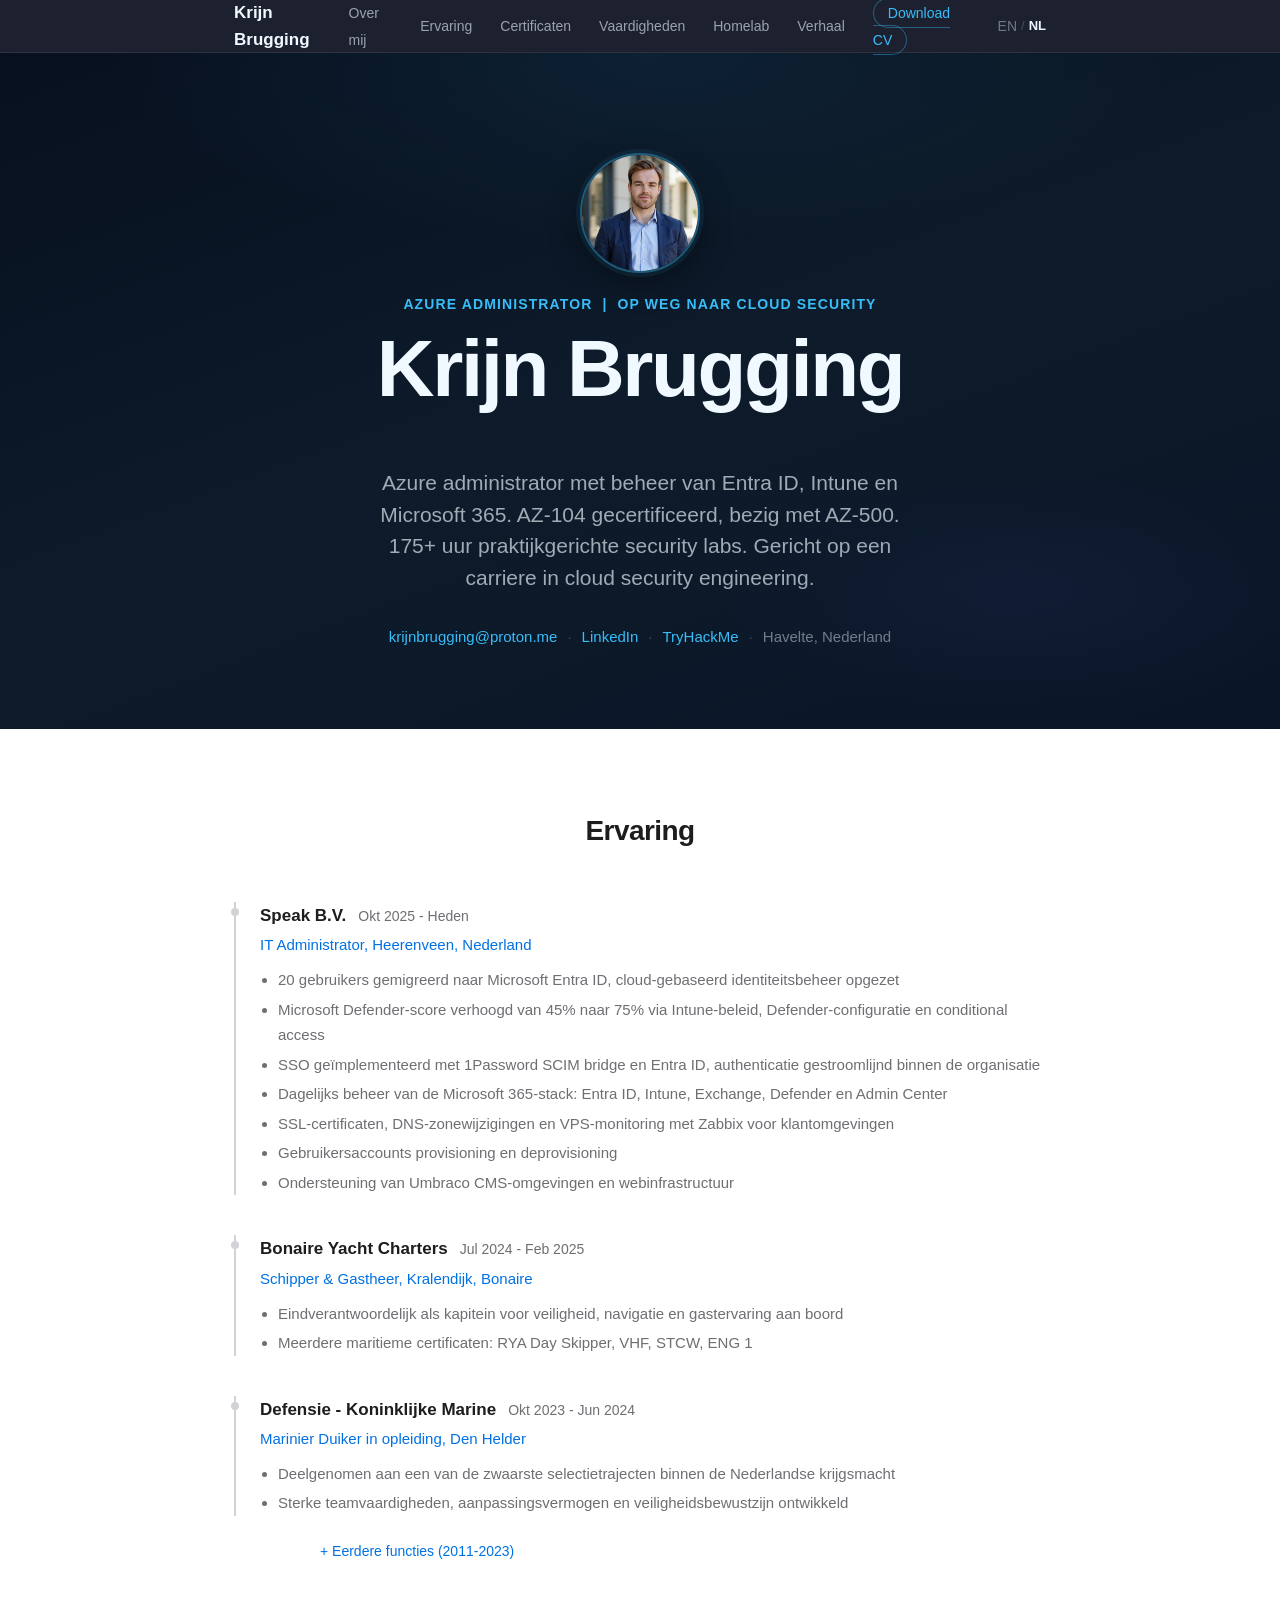
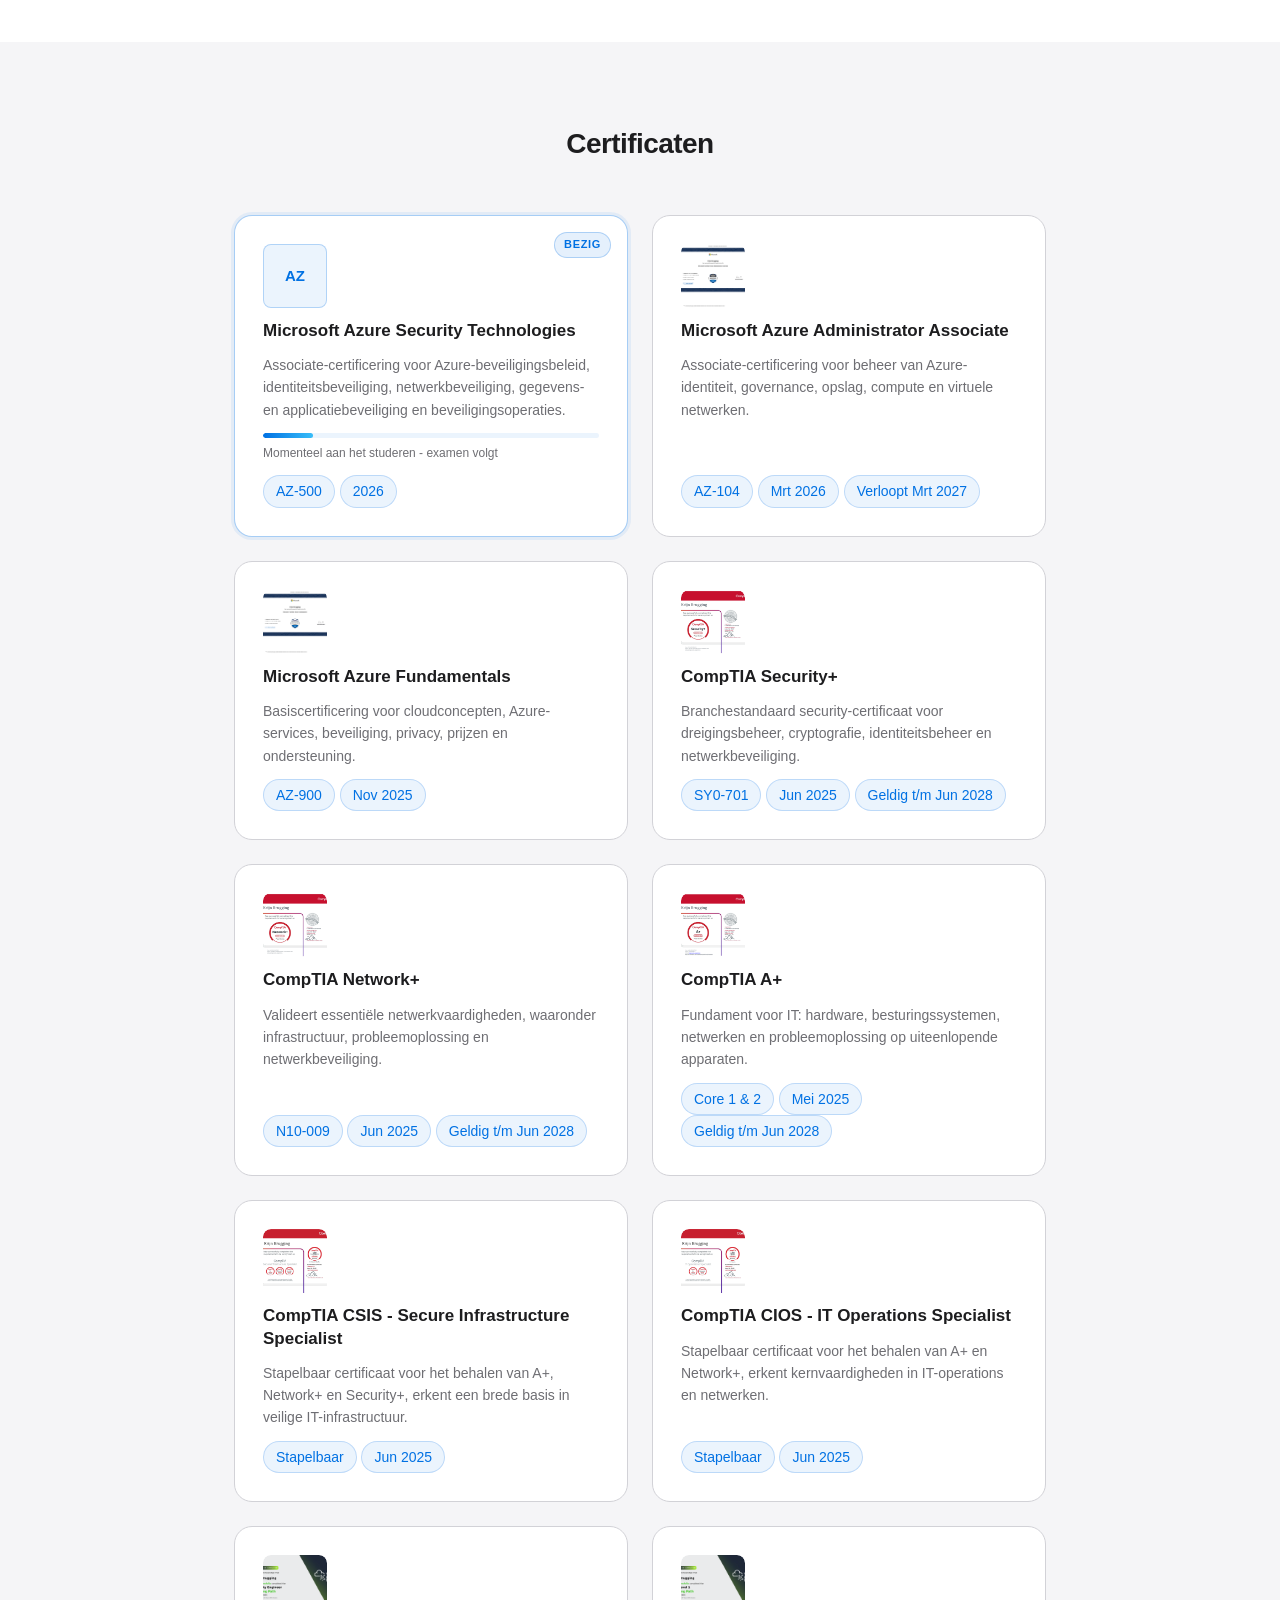
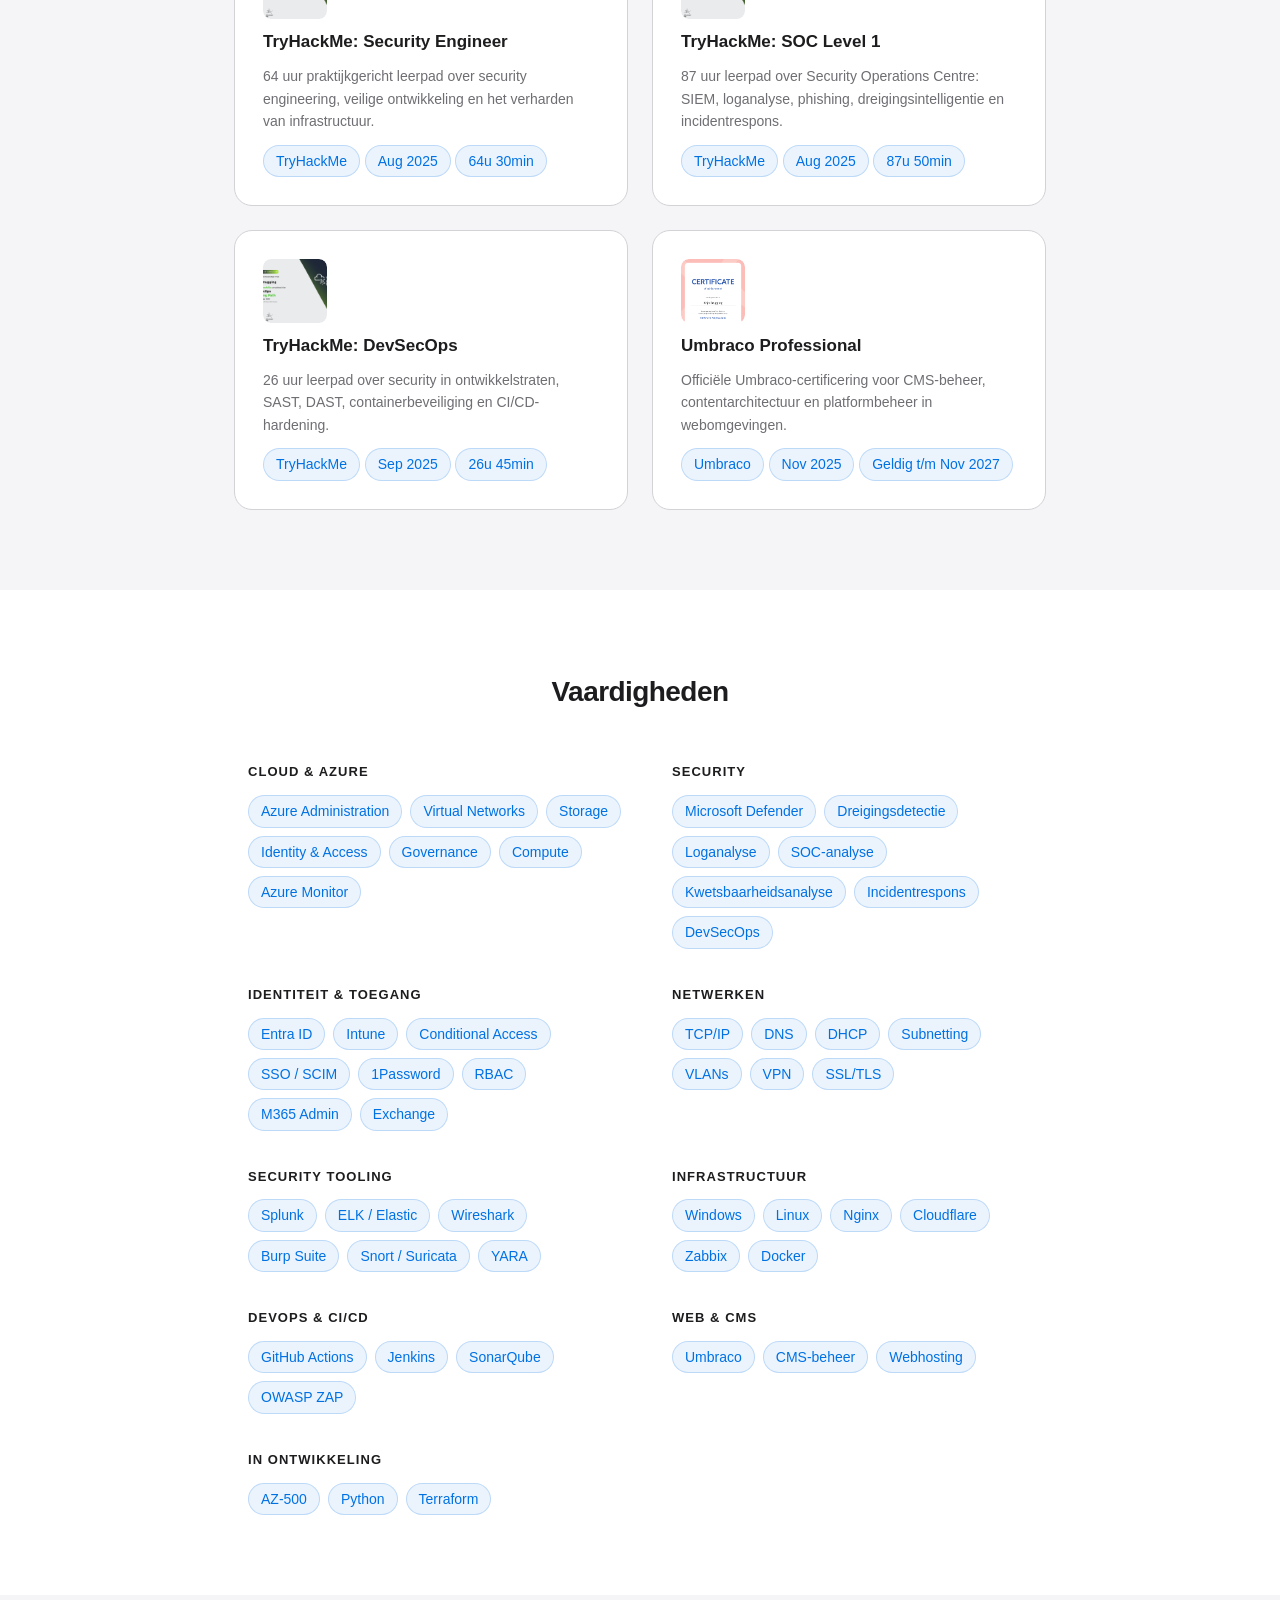
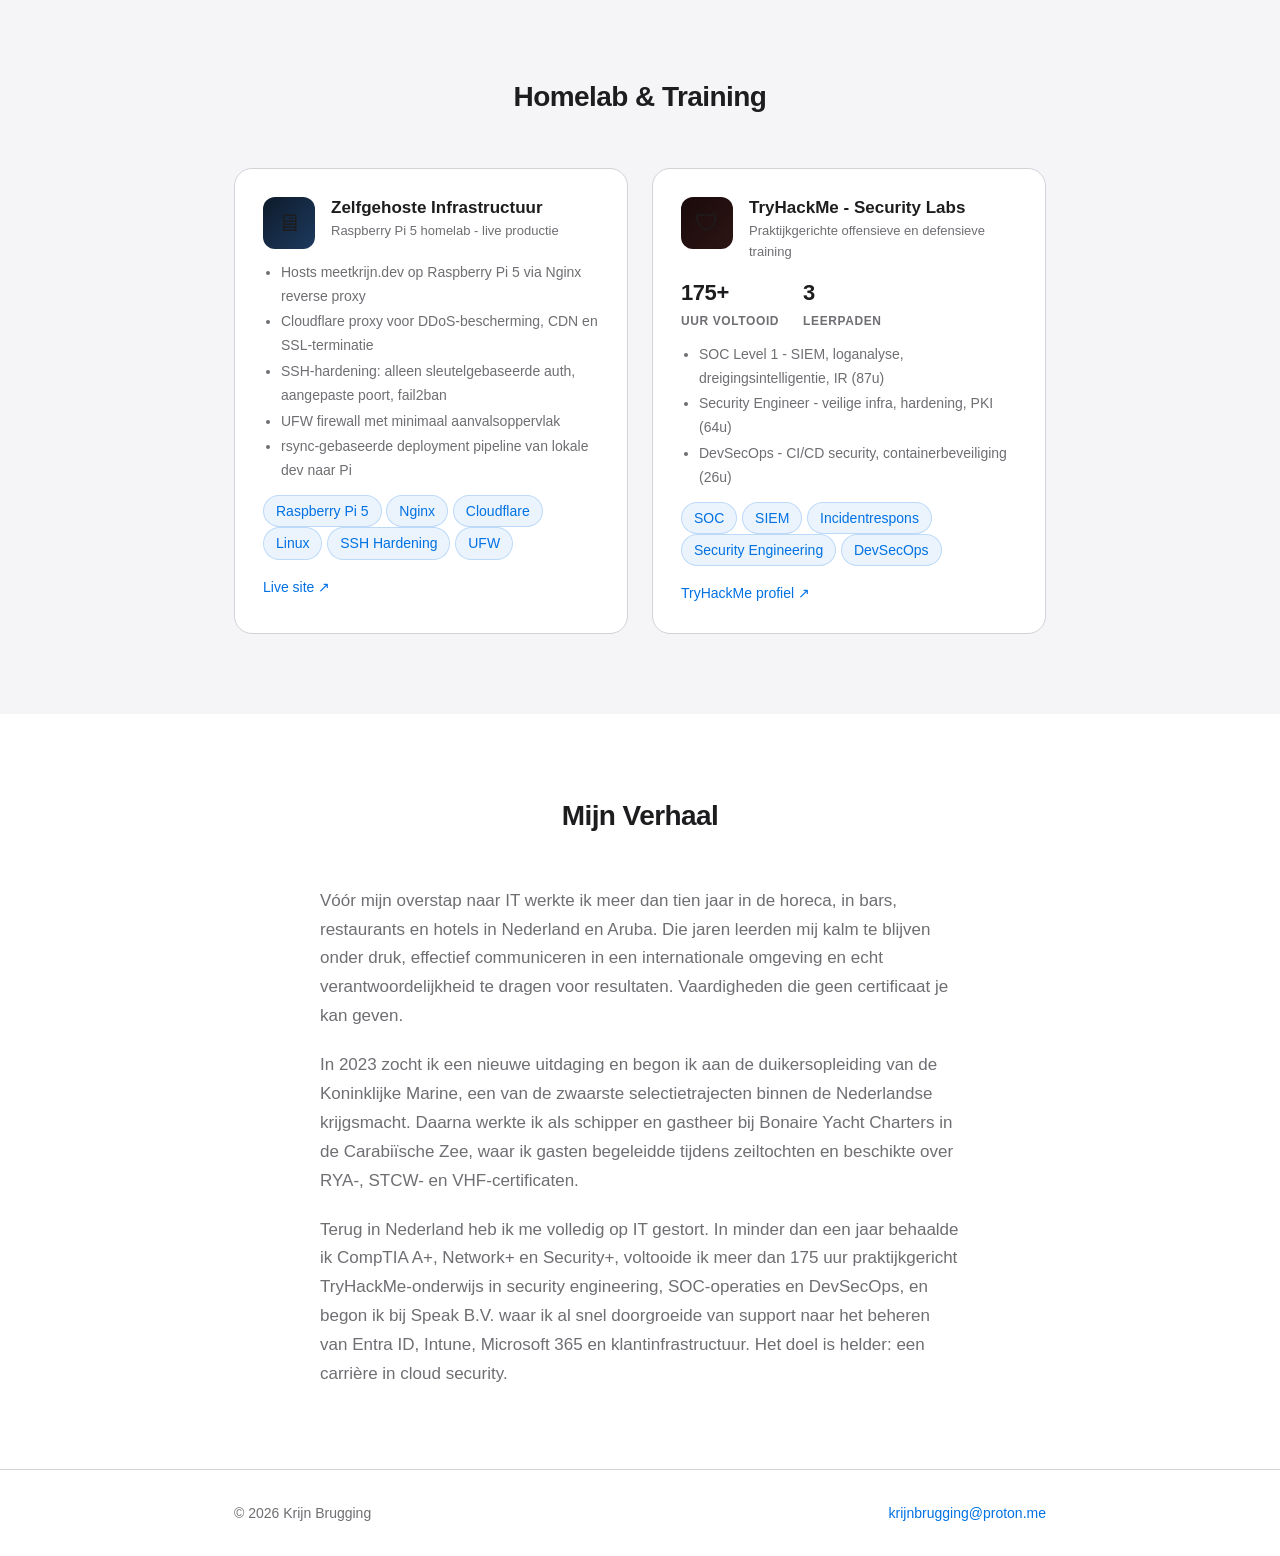
==== nl/index.html @ ec7f920e "feat: resume site refresh - dark hero, cloud security positioning, homelab section, AZ-500 card" ====
<!DOCTYPE html>
<html lang="nl">
<head>
  <meta charset="UTF-8">
  <meta name="viewport" content="width=device-width, initial-scale=1.0">
  <meta name="description" content="Krijn Brugging, Azure Administrator op weg naar cloud security. AZ-104 gecertificeerd, bezig met AZ-500. Security+, Network+, 175+ uur praktijkgerichte security training.">

  <!-- Open Graph -->
  <meta property="og:title" content="Krijn Brugging | Azure Administrator - Op weg naar Cloud Security">
  <meta property="og:description" content="Azure Administrator met beheer van Entra ID, Intune en Microsoft 365. AZ-104 gecertificeerd, bezig met AZ-500. Gericht op cloud security engineering in Nederland.">
  <meta property="og:url" content="https://meetkrijn.dev/nl/">
  <meta property="og:type" content="website">

  <!-- Canonical -->
  <link rel="canonical" href="https://meetkrijn.dev/nl/">

  <title>Krijn Brugging | Azure Administrator - Op weg naar Cloud Security</title>
  <link rel="stylesheet" href="../style.css?v=4">
</head>
<body>
  <header class="site-nav">
    <nav class="container nav-inner">
      <a href="#hero" class="nav-name">Krijn Brugging</a>
      <ul class="nav-links">
        <li><a href="#hero">Over mij</a></li>
        <li><a href="#experience">Ervaring</a></li>
        <li><a href="#projects">Certificaten</a></li>
        <li><a href="#skills">Vaardigheden</a></li>
        <li><a href="#homelab">Homelab</a></li>
        <li><a href="#story">Verhaal</a></li>
        <li>
          <a href="../assets/cv-nl.pdf" class="nav-cta" download>Download CV</a>
        </li>
        <li class="nav-lang">
          <a href="../">EN</a>
          <span class="lang-sep">/</span>
          <span class="lang-active">NL</span>
        </li>
      </ul>
    </nav>
  </header>
  <main>
    <section id="hero" class="hero">
      <div class="container">
        <div class="hero-identity">
          <img src="../assets/profile.jpg" alt="Krijn Brugging" class="hero-photo">
          <div class="hero-title">
            <p class="hero-eyebrow">Azure Administrator &nbsp;|&nbsp; Op weg naar Cloud Security</p>
            <h1 class="hero-name">Krijn Brugging</h1>
          </div>
        </div>
        <p class="hero-bio">
          Azure administrator met beheer van Entra ID, Intune en Microsoft 365.
          AZ-104 gecertificeerd, bezig met AZ-500. 175+ uur praktijkgerichte
          security labs. Gericht op een carriere in cloud security engineering.
        </p>
        <div class="hero-links">
          <a href="mailto:krijnbrugging@proton.me">krijnbrugging@proton.me</a>
          <span class="hero-sep">·</span>
          <a href="https://www.linkedin.com/in/krijn-brugging-920168384" target="_blank" rel="noopener">LinkedIn</a>
          <span class="hero-sep">·</span>
          <a href="https://tryhackme.com/p/T1MBER.W0LF" target="_blank" rel="noopener">TryHackMe</a>
          <span class="hero-sep">·</span>
          <span class="hero-location">Havelte, Nederland</span>
        </div>
      </div>
    </section>

  <section id="experience" class="section">
    <div class="container">
      <h2 class="section-title">Ervaring</h2>
      <div class="timeline">

        <div class="timeline-item">
          <div class="timeline-meta">
            <span class="timeline-company">Speak B.V.</span>
            <span class="timeline-period">Okt 2025 - Heden</span>
          </div>
          <h3 class="timeline-role">IT Administrator, Heerenveen, Nederland</h3>
          <ul class="timeline-bullets">
            <li>20 gebruikers gemigreerd naar Microsoft Entra ID, cloud-gebaseerd identiteitsbeheer opgezet</li>
            <li>Microsoft Defender-score verhoogd van 45% naar 75% via Intune-beleid, Defender-configuratie en conditional access</li>
            <li>SSO ge&#239;mplementeerd met 1Password SCIM bridge en Entra ID, authenticatie gestroomlijnd binnen de organisatie</li>
            <li>Dagelijks beheer van de Microsoft 365-stack: Entra ID, Intune, Exchange, Defender en Admin Center</li>
            <li>SSL-certificaten, DNS-zonewijzigingen en VPS-monitoring met Zabbix voor klantomgevingen</li>
            <li>Gebruikersaccounts provisioning en deprovisioning</li>
            <li>Ondersteuning van Umbraco CMS-omgevingen en webinfrastructuur</li>
          </ul>
        </div>

        <div class="timeline-item">
          <div class="timeline-meta">
            <span class="timeline-company">Bonaire Yacht Charters</span>
            <span class="timeline-period">Jul 2024 - Feb 2025</span>
          </div>
          <h3 class="timeline-role">Schipper &amp; Gastheer, Kralendijk, Bonaire</h3>
          <ul class="timeline-bullets">
            <li>Eindverantwoordelijk als kapitein voor veiligheid, navigatie en gastervaring aan boord</li>
            <li>Meerdere maritieme certificaten: RYA Day Skipper, VHF, STCW, ENG 1</li>
          </ul>
        </div>

        <div class="timeline-item">
          <div class="timeline-meta">
            <span class="timeline-company">Defensie - Koninklijke Marine</span>
            <span class="timeline-period">Okt 2023 - Jun 2024</span>
          </div>
          <h3 class="timeline-role">Marinier Duiker in opleiding, Den Helder</h3>
          <ul class="timeline-bullets">
            <li>Deelgenomen aan een van de zwaarste selectietrajecten binnen de Nederlandse krijgsmacht</li>
            <li>Sterke teamvaardigheden, aanpassingsvermogen en veiligheidsbewustzijn ontwikkeld</li>
          </ul>
        </div>

      </div>
      <details class="story-history">
        <summary class="story-history-toggle">Eerdere functies (2011-2023)</summary>
        <ul class="history-list">
          <li>
            <span class="history-company">Horeca, Aruba</span>
            <span class="history-period">2014-2023</span>
            <span class="history-role">Bar-, restaurant- en hotelwerk op meerdere locaties in Aruba</span>
          </li>
          <li>
            <span class="history-company">Horeca &amp; algemeen werk, Nederland</span>
            <span class="history-period">2011-2014</span>
            <span class="history-role">Diverse bar-, restaurant- en algemeen arbeidsfuncties</span>
          </li>
        </ul>
      </details>
    </div>
  </section>

  <section id="projects" class="section section-alt">
    <div class="container">
      <h2 class="section-title">Certificaten</h2>
      <div class="cards-grid">

        <div class="card in-progress">
          <span class="in-progress-badge">Bezig</span>
          <div class="cert-thumb-placeholder" aria-hidden="true">AZ</div>
          <h3 class="card-title">Microsoft Azure Security Technologies</h3>
          <p class="card-desc">
            Associate-certificering voor Azure-beveiligingsbeleid, identiteitsbeveiliging,
            netwerkbeveiliging, gegevens- en applicatiebeveiliging en beveiligingsoperaties.
          </p>
          <div class="progress-section">
            <div class="progress-bar-wrap">
              <div class="progress-bar"></div>
            </div>
            <span class="progress-label">Momenteel aan het studeren - examen volgt</span>
          </div>
          <div class="card-tags">
            <span class="tag">AZ-500</span>
            <span class="tag">2026</span>
          </div>
        </div>

        <div class="card">
          <button class="cert-thumb" data-img="../assets/certs/az-104.png" aria-label="Certificaat bekijken: Azure Administrator">
            <img src="../assets/certs/az-104.png" alt="Microsoft Azure Administrator Associate certificaat" loading="lazy">
          </button>
          <h3 class="card-title">Microsoft Azure Administrator Associate</h3>
          <p class="card-desc">
            Associate-certificering voor beheer van Azure-identiteit, governance, opslag,
            compute en virtuele netwerken.
          </p>
          <div class="card-tags">
            <span class="tag">AZ-104</span>
            <span class="tag">Mrt 2026</span>
            <span class="tag">Verloopt Mrt 2027</span>
          </div>
        </div>

        <div class="card">
          <button class="cert-thumb" data-img="../assets/certs/az-900.png" aria-label="Certificaat bekijken: Azure Fundamentals">
            <img src="../assets/certs/az-900.png" alt="Microsoft Azure Fundamentals certificaat" loading="lazy">
          </button>
          <h3 class="card-title">Microsoft Azure Fundamentals</h3>
          <p class="card-desc">
            Basiscertificering voor cloudconcepten, Azure-services,
            beveiliging, privacy, prijzen en ondersteuning.
          </p>
          <div class="card-tags">
            <span class="tag">AZ-900</span>
            <span class="tag">Nov 2025</span>
          </div>
        </div>

        <div class="card">
          <button class="cert-thumb" data-img="../assets/certs/security-plus.png" aria-label="Certificaat bekijken: Security+">
            <img src="../assets/certs/security-plus.png" alt="CompTIA Security+ certificaat" loading="lazy">
          </button>
          <h3 class="card-title">CompTIA Security+</h3>
          <p class="card-desc">
            Branchestandaard security-certificaat voor dreigingsbeheer,
            cryptografie, identiteitsbeheer en netwerkbeveiliging.
          </p>
          <div class="card-tags">
            <span class="tag">SY0-701</span>
            <span class="tag">Jun 2025</span>
            <span class="tag">Geldig t/m Jun 2028</span>
          </div>
        </div>

        <div class="card">
          <button class="cert-thumb" data-img="../assets/certs/network-plus.png" aria-label="Certificaat bekijken: Network+">
            <img src="../assets/certs/network-plus.png" alt="CompTIA Network+ certificaat" loading="lazy">
          </button>
          <h3 class="card-title">CompTIA Network+</h3>
          <p class="card-desc">
            Valideert essenti&#235;le netwerkvaardigheden, waaronder infrastructuur,
            probleemoplossing en netwerkbeveiliging.
          </p>
          <div class="card-tags">
            <span class="tag">N10-009</span>
            <span class="tag">Jun 2025</span>
            <span class="tag">Geldig t/m Jun 2028</span>
          </div>
        </div>

        <div class="card">
          <button class="cert-thumb" data-img="../assets/certs/a-plus.png" aria-label="Certificaat bekijken: A+">
            <img src="../assets/certs/a-plus.png" alt="CompTIA A+ certificaat" loading="lazy">
          </button>
          <h3 class="card-title">CompTIA A+</h3>
          <p class="card-desc">
            Fundament voor IT: hardware, besturingssystemen, netwerken en
            probleemoplossing op uiteenlopende apparaten.
          </p>
          <div class="card-tags">
            <span class="tag">Core 1 &amp; 2</span>
            <span class="tag">Mei 2025</span>
            <span class="tag">Geldig t/m Jun 2028</span>
          </div>
        </div>

        <div class="card">
          <button class="cert-thumb" data-img="../assets/certs/csis.png" aria-label="Certificaat bekijken: CSIS">
            <img src="../assets/certs/csis.png" alt="CompTIA CSIS certificaat" loading="lazy">
          </button>
          <h3 class="card-title">CompTIA CSIS - Secure Infrastructure Specialist</h3>
          <p class="card-desc">
            Stapelbaar certificaat voor het behalen van A+, Network+ en Security+,
            erkent een brede basis in veilige IT-infrastructuur.
          </p>
          <div class="card-tags">
            <span class="tag">Stapelbaar</span>
            <span class="tag">Jun 2025</span>
          </div>
        </div>

        <div class="card">
          <button class="cert-thumb" data-img="../assets/certs/cios.png" aria-label="Certificaat bekijken: CIOS">
            <img src="../assets/certs/cios.png" alt="CompTIA CIOS certificaat" loading="lazy">
          </button>
          <h3 class="card-title">CompTIA CIOS - IT Operations Specialist</h3>
          <p class="card-desc">
            Stapelbaar certificaat voor het behalen van A+ en Network+,
            erkent kernvaardigheden in IT-operations en netwerken.
          </p>
          <div class="card-tags">
            <span class="tag">Stapelbaar</span>
            <span class="tag">Jun 2025</span>
          </div>
        </div>

        <div class="card">
          <button class="cert-thumb" data-img="../assets/certs/tryhackme-se.png" aria-label="Certificaat bekijken: TryHackMe Security Engineer">
            <img src="../assets/certs/tryhackme-se.png" alt="TryHackMe Security Engineer certificaat" loading="lazy">
          </button>
          <h3 class="card-title">TryHackMe: Security Engineer</h3>
          <p class="card-desc">
            64 uur praktijkgericht leerpad over security engineering,
            veilige ontwikkeling en het verharden van infrastructuur.
          </p>
          <div class="card-tags">
            <span class="tag">TryHackMe</span>
            <span class="tag">Aug 2025</span>
            <span class="tag">64u 30min</span>
          </div>
        </div>

        <div class="card">
          <button class="cert-thumb" data-img="../assets/certs/tryhackme-soc.png" aria-label="Certificaat bekijken: TryHackMe SOC Level 1">
            <img src="../assets/certs/tryhackme-soc.png" alt="TryHackMe SOC Level 1 certificaat" loading="lazy">
          </button>
          <h3 class="card-title">TryHackMe: SOC Level 1</h3>
          <p class="card-desc">
            87 uur leerpad over Security Operations Centre:
            SIEM, loganalyse, phishing, dreigingsintelligentie en incidentrespons.
          </p>
          <div class="card-tags">
            <span class="tag">TryHackMe</span>
            <span class="tag">Aug 2025</span>
            <span class="tag">87u 50min</span>
          </div>
        </div>

        <div class="card">
          <button class="cert-thumb" data-img="../assets/certs/tryhackme-devsecops.png" aria-label="Certificaat bekijken: TryHackMe DevSecOps">
            <img src="../assets/certs/tryhackme-devsecops.png" alt="TryHackMe DevSecOps certificaat" loading="lazy">
          </button>
          <h3 class="card-title">TryHackMe: DevSecOps</h3>
          <p class="card-desc">
            26 uur leerpad over security in ontwikkelstraten,
            SAST, DAST, containerbeveiliging en CI/CD-hardening.
          </p>
          <div class="card-tags">
            <span class="tag">TryHackMe</span>
            <span class="tag">Sep 2025</span>
            <span class="tag">26u 45min</span>
          </div>
        </div>

        <div class="card">
          <button class="cert-thumb" data-img="../assets/certs/umbraco.png" aria-label="Certificaat bekijken: Umbraco Professional">
            <img src="../assets/certs/umbraco.png" alt="Umbraco Professional certificaat" loading="lazy">
          </button>
          <h3 class="card-title">Umbraco Professional</h3>
          <p class="card-desc">
            Offici&#235;le Umbraco-certificering voor CMS-beheer, contentarchitectuur
            en platformbeheer in webomgevingen.
          </p>
          <div class="card-tags">
            <span class="tag">Umbraco</span>
            <span class="tag">Nov 2025</span>
            <span class="tag">Geldig t/m Nov 2027</span>
          </div>
        </div>

      </div>
    </div>
  </section>

  <section id="skills" class="section">
    <div class="container">
      <h2 class="section-title">Vaardigheden</h2>
      <div class="skills-grid">

        <div class="skill-group">
          <h3 class="skill-group-title">Cloud &amp; Azure</h3>
          <div class="skill-tags">
            <span class="tag">Azure Administration</span>
            <span class="tag">Virtual Networks</span>
            <span class="tag">Storage</span>
            <span class="tag">Identity &amp; Access</span>
            <span class="tag">Governance</span>
            <span class="tag">Compute</span>
            <span class="tag">Azure Monitor</span>
          </div>
        </div>

        <div class="skill-group">
          <h3 class="skill-group-title">Security</h3>
          <div class="skill-tags">
            <span class="tag">Microsoft Defender</span>
            <span class="tag">Dreigingsdetectie</span>
            <span class="tag">Loganalyse</span>
            <span class="tag">SOC-analyse</span>
            <span class="tag">Kwetsbaarheidsanalyse</span>
            <span class="tag">Incidentrespons</span>
            <span class="tag">DevSecOps</span>
          </div>
        </div>

        <div class="skill-group">
          <h3 class="skill-group-title">Identiteit &amp; Toegang</h3>
          <div class="skill-tags">
            <span class="tag">Entra ID</span>
            <span class="tag">Intune</span>
            <span class="tag">Conditional Access</span>
            <span class="tag">SSO / SCIM</span>
            <span class="tag">1Password</span>
            <span class="tag">RBAC</span>
            <span class="tag">M365 Admin</span>
            <span class="tag">Exchange</span>
          </div>
        </div>

        <div class="skill-group">
          <h3 class="skill-group-title">Netwerken</h3>
          <div class="skill-tags">
            <span class="tag">TCP/IP</span>
            <span class="tag">DNS</span>
            <span class="tag">DHCP</span>
            <span class="tag">Subnetting</span>
            <span class="tag">VLANs</span>
            <span class="tag">VPN</span>
            <span class="tag">SSL/TLS</span>
          </div>
        </div>

        <div class="skill-group">
          <h3 class="skill-group-title">Security Tooling</h3>
          <div class="skill-tags">
            <span class="tag">Splunk</span>
            <span class="tag">ELK / Elastic</span>
            <span class="tag">Wireshark</span>
            <span class="tag">Burp Suite</span>
            <span class="tag">Snort / Suricata</span>
            <span class="tag">YARA</span>
          </div>
        </div>

        <div class="skill-group">
          <h3 class="skill-group-title">Infrastructuur</h3>
          <div class="skill-tags">
            <span class="tag">Windows</span>
            <span class="tag">Linux</span>
            <span class="tag">Nginx</span>
            <span class="tag">Cloudflare</span>
            <span class="tag">Zabbix</span>
            <span class="tag">Docker</span>
          </div>
        </div>

        <div class="skill-group">
          <h3 class="skill-group-title">DevOps &amp; CI/CD</h3>
          <div class="skill-tags">
            <span class="tag">GitHub Actions</span>
            <span class="tag">Jenkins</span>
            <span class="tag">SonarQube</span>
            <span class="tag">OWASP ZAP</span>
          </div>
        </div>

        <div class="skill-group">
          <h3 class="skill-group-title">Web &amp; CMS</h3>
          <div class="skill-tags">
            <span class="tag">Umbraco</span>
            <span class="tag">CMS-beheer</span>
            <span class="tag">Webhosting</span>
          </div>
        </div>

        <div class="skill-group">
          <h3 class="skill-group-title">In Ontwikkeling</h3>
          <div class="skill-tags">
            <span class="tag">AZ-500</span>
            <span class="tag">Python</span>
            <span class="tag">Terraform</span>
          </div>
        </div>

      </div>
    </div>
  </section>

  <section id="homelab" class="section section-alt">
    <div class="container">
      <h2 class="section-title">Homelab &amp; Training</h2>
      <div class="cards-grid">

        <div class="card">
          <div class="card-header">
            <div class="card-icon card-icon-pi">&#128421;</div>
            <div>
              <h3 class="card-title">Zelfgehoste Infrastructuur</h3>
              <p class="card-subtitle">Raspberry Pi 5 homelab - live productie</p>
            </div>
          </div>
          <ul class="card-bullets">
            <li>Hosts meetkrijn.dev op Raspberry Pi 5 via Nginx reverse proxy</li>
            <li>Cloudflare proxy voor DDoS-bescherming, CDN en SSL-terminatie</li>
            <li>SSH-hardening: alleen sleutelgebaseerde auth, aangepaste poort, fail2ban</li>
            <li>UFW firewall met minimaal aanvalsoppervlak</li>
            <li>rsync-gebaseerde deployment pipeline van lokale dev naar Pi</li>
          </ul>
          <div class="card-tags">
            <span class="tag">Raspberry Pi 5</span>
            <span class="tag">Nginx</span>
            <span class="tag">Cloudflare</span>
            <span class="tag">Linux</span>
            <span class="tag">SSH Hardening</span>
            <span class="tag">UFW</span>
          </div>
          <a href="https://meetkrijn.dev" class="card-link" target="_blank" rel="noopener">Live site &#8599;</a>
        </div>

        <div class="card">
          <div class="card-header">
            <div class="card-icon card-icon-thm">&#128737;</div>
            <div>
              <h3 class="card-title">TryHackMe - Security Labs</h3>
              <p class="card-subtitle">Praktijkgerichte offensieve en defensieve training</p>
            </div>
          </div>
          <div class="stat-row">
            <div class="stat">
              <span class="stat-value">175+</span>
              <span class="stat-label">Uur voltooid</span>
            </div>
            <div class="stat">
              <span class="stat-value">3</span>
              <span class="stat-label">Leerpaden</span>
            </div>
          </div>
          <ul class="card-bullets">
            <li>SOC Level 1 - SIEM, loganalyse, dreigingsintelligentie, IR (87u)</li>
            <li>Security Engineer - veilige infra, hardening, PKI (64u)</li>
            <li>DevSecOps - CI/CD security, containerbeveiliging (26u)</li>
          </ul>
          <div class="card-tags">
            <span class="tag">SOC</span>
            <span class="tag">SIEM</span>
            <span class="tag">Incidentrespons</span>
            <span class="tag">Security Engineering</span>
            <span class="tag">DevSecOps</span>
          </div>
          <a href="https://tryhackme.com/p/T1MBER.W0LF" class="card-link" target="_blank" rel="noopener">TryHackMe profiel &#8599;</a>
        </div>

      </div>
    </div>
  </section>

  <section id="story" class="section">
    <div class="container">
      <h2 class="section-title">Mijn Verhaal</h2>
      <div class="story-body">
        <p>
          V&#243;&#243;r mijn overstap naar IT werkte ik meer dan tien jaar in de horeca, in bars, restaurants en hotels
          in Nederland en Aruba. Die jaren leerden mij kalm te blijven onder druk, effectief communiceren in een internationale omgeving
          en echt verantwoordelijkheid te dragen voor resultaten. Vaardigheden die geen certificaat je kan geven.
        </p>
        <p>
          In 2023 zocht ik een nieuwe uitdaging en begon ik aan de duikersopleiding van de Koninklijke Marine,
          een van de zwaarste selectietrajecten binnen de Nederlandse krijgsmacht. Daarna werkte ik als schipper
          en gastheer bij Bonaire Yacht Charters in de Carabi&#239;sche Zee, waar ik gasten begeleidde tijdens
          zeiltochten en beschikte over RYA-, STCW- en VHF-certificaten.
        </p>
        <p>
          Terug in Nederland heb ik me volledig op IT gestort. In minder dan een jaar behaalde ik CompTIA A+,
          Network+ en Security+, voltooide ik meer dan 175 uur praktijkgericht TryHackMe-onderwijs in security
          engineering, SOC-operaties en DevSecOps, en begon ik bij Speak B.V. waar ik al snel doorgroeide van
          support naar het beheren van Entra ID, Intune, Microsoft 365 en klantinfrastructuur.
          Het doel is helder: een carri&#232;re in cloud security.
        </p>
      </div>
    </div>
  </section>

</main>

<footer class="site-footer">
  <div class="container footer-inner">
    <span>&#169; 2026 Krijn Brugging</span>
    <a href="mailto:krijnbrugging@proton.me">krijnbrugging@proton.me</a>
  </div>
</footer>

<div id="cert-lightbox" class="lightbox" hidden aria-modal="true" role="dialog" aria-label="Certificaat">
  <button class="lightbox-close" aria-label="Sluiten">&#215;</button>
  <img class="lightbox-img" src="" alt="Certificaat">
</div>

<script src="../assets/script.js?v=2"></script>
</body>
</html>
---- style.css ----
/* Reset & base */
*, *::before, *::after {
  box-sizing: border-box;
  margin: 0;
  padding: 0;
}

:root {
  --bg: #ffffff;
  --bg-alt: #f5f5f7;
  --text: #1d1d1f;
  --text-muted: #6e6e73;
  --accent: #0071e3;
  --border: #d2d2d7;
  --max-w: 860px;
  --pad-section: 80px;
  --font: -apple-system, BlinkMacSystemFont, 'Segoe UI', Helvetica, Arial, sans-serif;
  color-scheme: light;
}

html {
  scroll-behavior: smooth;
}

body {
  font-family: var(--font);
  background: var(--bg);
  color: var(--text);
  font-size: 17px;
  line-height: 1.6;
  -webkit-font-smoothing: antialiased;
  -moz-osx-font-smoothing: grayscale;
}

.container {
  max-width: var(--max-w);
  margin: 0 auto;
  padding: 0 24px;
}

a {
  color: var(--accent);
  text-decoration: none;
}

a:hover {
  text-decoration: underline;
}

/* Responsive */
@media (max-width: 640px) {
  :root {
    --pad-section: 48px;
  }
}

/* Navigation */
.site-nav {
  position: sticky;
  top: 0;
  z-index: 100;
  background: rgba(10, 15, 30, 0.92);
  backdrop-filter: saturate(180%) blur(20px);
  -webkit-backdrop-filter: saturate(180%) blur(20px);
  border-bottom: 1px solid rgba(255, 255, 255, 0.08);
}

.nav-inner {
  display: flex;
  align-items: center;
  justify-content: space-between;
  height: 52px;
}

.nav-name {
  font-weight: 600;
  font-size: 17px;
  color: #f0f9ff;
}

.nav-name:hover {
  text-decoration: none;
  color: #38bdf8;
}

.nav-links {
  display: flex;
  align-items: center;
  gap: 28px;
  list-style: none;
}

.nav-links a {
  font-size: 14px;
  color: rgba(240, 249, 255, 0.6);
  transition: color 0.15s;
}

.nav-links a:hover {
  color: #f0f9ff;
  text-decoration: none;
}

.nav-links .nav-cta {
  font-size: 14px;
  font-weight: 500;
  color: #38bdf8;
  border: 1px solid rgba(56, 189, 248, 0.4);
  padding: 6px 14px;
  border-radius: 980px;
  transition: background 0.15s, color 0.15s;
}

.nav-lang {
  display: flex;
  align-items: center;
  gap: 4px;
  font-size: 13px;
}

.lang-active {
  font-weight: 600;
  color: #f0f9ff;
}

.lang-sep {
  color: rgba(255, 255, 255, 0.2);
}

.nav-links .nav-cta:hover {
  background: #38bdf8;
  color: #07101f;
}

.nav-lang a {
  color: rgba(240, 249, 255, 0.4);
  text-decoration: none;
}

.nav-lang a:hover {
  color: #f0f9ff;
}

@media (max-width: 640px) {
  .nav-links li:not(:last-child) {
    display: none;
  }
}

/* Hero */
.hero {
  padding: 100px 0 80px;
  background: linear-gradient(160deg, #07101f 0%, #0d1b2a 50%, #0a1628 100%);
  position: relative;
  overflow: hidden;
}

.hero::before {
  content: '';
  position: absolute;
  inset: 0;
  background:
    radial-gradient(ellipse 60% 40% at 50% 0%, rgba(56, 189, 248, 0.07) 0%, transparent 70%),
    radial-gradient(ellipse 40% 30% at 80% 80%, rgba(99, 102, 241, 0.05) 0%, transparent 60%);
  pointer-events: none;
}

.hero-identity {
  display: flex;
  flex-direction: column;
  align-items: center;
  gap: 20px;
  margin-bottom: 32px;
}

.hero-photo {
  width: 120px;
  height: 120px;
  border-radius: 50%;
  object-fit: cover;
  object-position: center top;
  flex-shrink: 0;
  border: 2px solid rgba(56, 189, 248, 0.4);
  box-shadow: 0 0 0 4px rgba(56, 189, 248, 0.08), 0 8px 32px rgba(0, 0, 0, 0.4);
}

.hero-title {
  text-align: center;
}

.hero-eyebrow {
  font-size: 14px;
  color: #38bdf8;
  font-weight: 600;
  margin-bottom: 12px;
  letter-spacing: 0.08em;
  text-transform: uppercase;
}

.hero-name {
  font-size: clamp(52px, 8vw, 80px);
  font-weight: 700;
  letter-spacing: -0.03em;
  line-height: 1.05;
  color: #f0f9ff;
  margin-bottom: 24px;
}

.hero-bio {
  font-size: 21px;
  color: rgba(240, 249, 255, 0.65);
  max-width: 560px;
  line-height: 1.5;
  margin: 0 auto 32px;
  text-align: center;
}

.hero-links {
  display: flex;
  align-items: center;
  justify-content: center;
  gap: 10px;
  font-size: 15px;
  flex-wrap: wrap;
}

.hero-sep {
  color: rgba(240, 249, 255, 0.2);
}

.hero-location {
  font-size: 15px;
  color: rgba(240, 249, 255, 0.45);
}

.hero-links a {
  color: #38bdf8;
}

@media (max-width: 640px) {
  .hero {
    padding: 64px 0 48px;
  }

  .hero-identity {
    align-items: center;
  }
}

/* Shared section styles */
.section {
  padding: var(--pad-section) 0;
}

.section-alt {
  background: var(--bg-alt);
}

.section-title {
  font-size: 28px;
  font-weight: 700;
  letter-spacing: -0.02em;
  color: var(--text);
  margin-bottom: 48px;
  text-align: center;
}

/* Timeline */
.timeline {
  display: flex;
  flex-direction: column;
  gap: 40px;
}

.timeline-item {
  position: relative;
  border-left: 2px solid var(--border);
  padding-left: 24px;
  transition: border-color 0.2s;
}

.timeline-item::before {
  content: '';
  position: absolute;
  left: -5px;
  top: 6px;
  width: 8px;
  height: 8px;
  border-radius: 50%;
  background: var(--border);
  transition: background 0.2s;
}

.timeline-item:hover {
  border-color: var(--accent);
}

.timeline-item:hover::before {
  background: var(--accent);
}

.timeline-meta {
  display: flex;
  align-items: baseline;
  gap: 12px;
  margin-bottom: 4px;
  flex-wrap: wrap;
}

.timeline-company {
  font-weight: 600;
  font-size: 17px;
  color: var(--text);
}

.timeline-period {
  font-size: 14px;
  color: var(--text-muted);
}

.timeline-role {
  font-size: 15px;
  font-weight: 500;
  color: var(--accent);
  margin-bottom: 10px;
}

.timeline-bullets {
  padding-left: 18px;
  color: var(--text-muted);
  font-size: 15px;
  line-height: 1.7;
}

.timeline-bullets li + li {
  margin-top: 4px;
}

/* Skills */
.skills-grid {
  display: grid;
  grid-template-columns: repeat(auto-fill, minmax(280px, 1fr));
  gap: 36px;
}

.skill-group {
  padding-left: 12px;
  border-left: 2px solid transparent;
  transition: border-color 0.2s;
}

.skill-group:hover {
  border-color: var(--accent);
}

.skill-group-title {
  font-size: 13px;
  font-weight: 600;
  text-transform: uppercase;
  letter-spacing: 0.08em;
  color: var(--text);
  margin-bottom: 12px;
}

.skill-tags {
  display: flex;
  flex-wrap: wrap;
  gap: 8px;
}

.tag {
  display: inline-block;
  font-size: 14px;
  font-weight: 500;
  color: var(--accent);
  background: rgba(0, 113, 227, 0.08);
  border: 1px solid rgba(0, 113, 227, 0.2);
  padding: 4px 12px;
  border-radius: 980px;
}

/* Cards */
.cards-grid {
  display: grid;
  grid-template-columns: repeat(auto-fill, minmax(300px, 1fr));
  gap: 24px;
}

.card {
  background: var(--bg);
  border: 1px solid var(--border);
  border-radius: 18px;
  padding: 28px;
  display: flex;
  flex-direction: column;
  gap: 12px;
  transition: transform 0.18s ease, box-shadow 0.18s ease;
  position: relative;
}

.card:hover {
  transform: translateY(-4px);
  box-shadow: 0 8px 24px rgba(0, 0, 0, 0.08);
}

.card-title {
  font-size: 17px;
  font-weight: 600;
  color: var(--text);
  line-height: 1.3;
}

.card-desc {
  font-size: 14px;
  color: var(--text-muted);
  line-height: 1.6;
  flex: 1;
}

.card-link {
  font-size: 14px;
  font-weight: 500;
  margin-top: 4px;
}

.card-verify {
  font-size: 13px;
  font-weight: 500;
  color: var(--text-muted);
  align-self: flex-start;
  transition: color 0.15s;
}

.card-verify:hover {
  color: var(--accent);
  text-decoration: none;
}

/* Footer */
.site-footer {
  border-top: 1px solid var(--border);
  padding: 32px 0;
}

.footer-inner {
  display: flex;
  align-items: center;
  justify-content: space-between;
  font-size: 14px;
  color: var(--text-muted);
  flex-wrap: wrap;
  gap: 8px;
}

/* Story section */
.story-body {
  max-width: 640px;
  margin: 0 auto;
  display: flex;
  flex-direction: column;
  gap: 20px;
}

.story-body p {
  font-size: 17px;
  color: var(--text-muted);
  line-height: 1.7;
}

/* Cert thumbnail + lightbox */
.cert-thumb {
  display: block;
  border: none;
  background: none;
  cursor: pointer;
  padding: 0;
  width: 64px;
  height: 64px;
  min-width: 64px;
  max-width: 64px;
  border-radius: 8px;
  overflow: hidden;
  align-self: flex-start;
  transition: transform 0.15s;
  flex-shrink: 0;
}

.cert-thumb:hover {
  transform: scale(1.08);
}

.cert-thumb img {
  width: 100%;
  height: 100%;
  object-fit: cover;
  object-position: top center;
  border-radius: 8px;
}

.lightbox {
  position: fixed;
  inset: 0;
  z-index: 1000;
  background: rgba(0, 0, 0, 0.78);
  display: flex;
  align-items: center;
  justify-content: center;
}

.lightbox[hidden] {
  display: none;
}

.lightbox-img {
  max-width: 90vw;
  max-height: 85vh;
  border-radius: 12px;
  box-shadow: 0 24px 64px rgba(0, 0, 0, 0.4);
}

.lightbox-close {
  position: absolute;
  top: 20px;
  right: 24px;
  background: none;
  border: none;
  color: #fff;
  font-size: 36px;
  cursor: pointer;
  line-height: 1;
  opacity: 0.8;
  transition: opacity 0.15s;
}

.lightbox-close:hover {
  opacity: 1;
}

/* Accessibility */
:focus-visible {
  outline: 2px solid var(--accent);
  outline-offset: 3px;
  border-radius: 3px;
}

/* Story history dropdown */
.story-history {
  margin-top: 24px;
  max-width: 640px;
  margin-left: auto;
  margin-right: auto;
}

.story-history-toggle {
  font-size: 14px;
  font-weight: 500;
  color: var(--accent);
  cursor: pointer;
  list-style: none;
  user-select: none;
}

.story-history-toggle::-webkit-details-marker {
  display: none;
}

.story-history-toggle::before {
  content: '+ ';
}

details[open] .story-history-toggle::before {
  content: '- ';
}

.history-list {
  list-style: none;
  margin-top: 16px;
  display: flex;
  flex-direction: column;
  gap: 16px;
}

.history-list li {
  display: flex;
  flex-direction: column;
  gap: 2px;
  padding-left: 16px;
  border-left: 2px solid var(--border);
}

.history-company {
  font-size: 15px;
  font-weight: 600;
  color: var(--text);
}

.history-period {
  font-size: 13px;
  color: var(--text-muted);
}

.history-role {
  font-size: 14px;
  color: var(--text-muted);
  line-height: 1.5;
}

/* In-progress cert card */
.card.in-progress {
  border-color: rgba(0, 113, 227, 0.35);
  box-shadow: 0 0 0 3px rgba(0, 113, 227, 0.08);
}

.in-progress-badge {
  position: absolute;
  top: 16px;
  right: 16px;
  font-size: 11px;
  font-weight: 600;
  letter-spacing: 0.06em;
  text-transform: uppercase;
  color: var(--accent);
  background: rgba(0, 113, 227, 0.1);
  border: 1px solid rgba(0, 113, 227, 0.25);
  padding: 3px 9px;
  border-radius: 980px;
}

.cert-thumb-placeholder {
  width: 64px;
  height: 64px;
  border-radius: 8px;
  background: rgba(0, 113, 227, 0.08);
  border: 1px solid rgba(0, 113, 227, 0.25);
  display: flex;
  align-items: center;
  justify-content: center;
  font-size: 15px;
  font-weight: 700;
  color: var(--accent);
  flex-shrink: 0;
  align-self: flex-start;
}

.progress-bar-wrap {
  background: rgba(0, 113, 227, 0.08);
  border-radius: 980px;
  height: 5px;
  overflow: hidden;
}

.progress-bar {
  height: 100%;
  width: 15%;
  background: linear-gradient(90deg, #0071e3, #38bdf8);
  border-radius: 980px;
  animation: pulse-progress 2s ease-in-out infinite alternate;
}

@keyframes pulse-progress {
  from { opacity: 0.7; }
  to { opacity: 1; }
}

.progress-label {
  font-size: 12px;
  color: var(--text-muted);
}

/* Homelab & Training cards */
.card-icon-pi {
  background: linear-gradient(135deg, #0d1b2a, #1e3a5f);
}

.card-icon-thm {
  background: linear-gradient(135deg, #1a0a0a, #2d1515);
}

.progress-section {
  display: flex;
  flex-direction: column;
  gap: 6px;
}

.card-header {
  display: flex;
  gap: 16px;
  align-items: flex-start;
}

.card-icon {
  width: 52px;
  height: 52px;
  border-radius: 12px;
  display: flex;
  align-items: center;
  justify-content: center;
  font-size: 24px;
  flex-shrink: 0;
}

.card-subtitle {
  font-size: 13px;
  color: var(--text-muted);
  margin-top: 2px;
}

.stat-row {
  display: flex;
  gap: 24px;
}

.stat {
  display: flex;
  flex-direction: column;
  gap: 2px;
}

.stat-value {
  font-size: 22px;
  font-weight: 700;
  letter-spacing: -0.02em;
  color: var(--text);
}

.stat-label {
  font-size: 12px;
  font-weight: 600;
  text-transform: uppercase;
  letter-spacing: 0.05em;
  color: var(--text-muted);
}

.card-bullets {
  padding-left: 18px;
  font-size: 14px;
  color: var(--text-muted);
  line-height: 1.7;
}

.card-bullets li + li {
  margin-top: 2px;
}
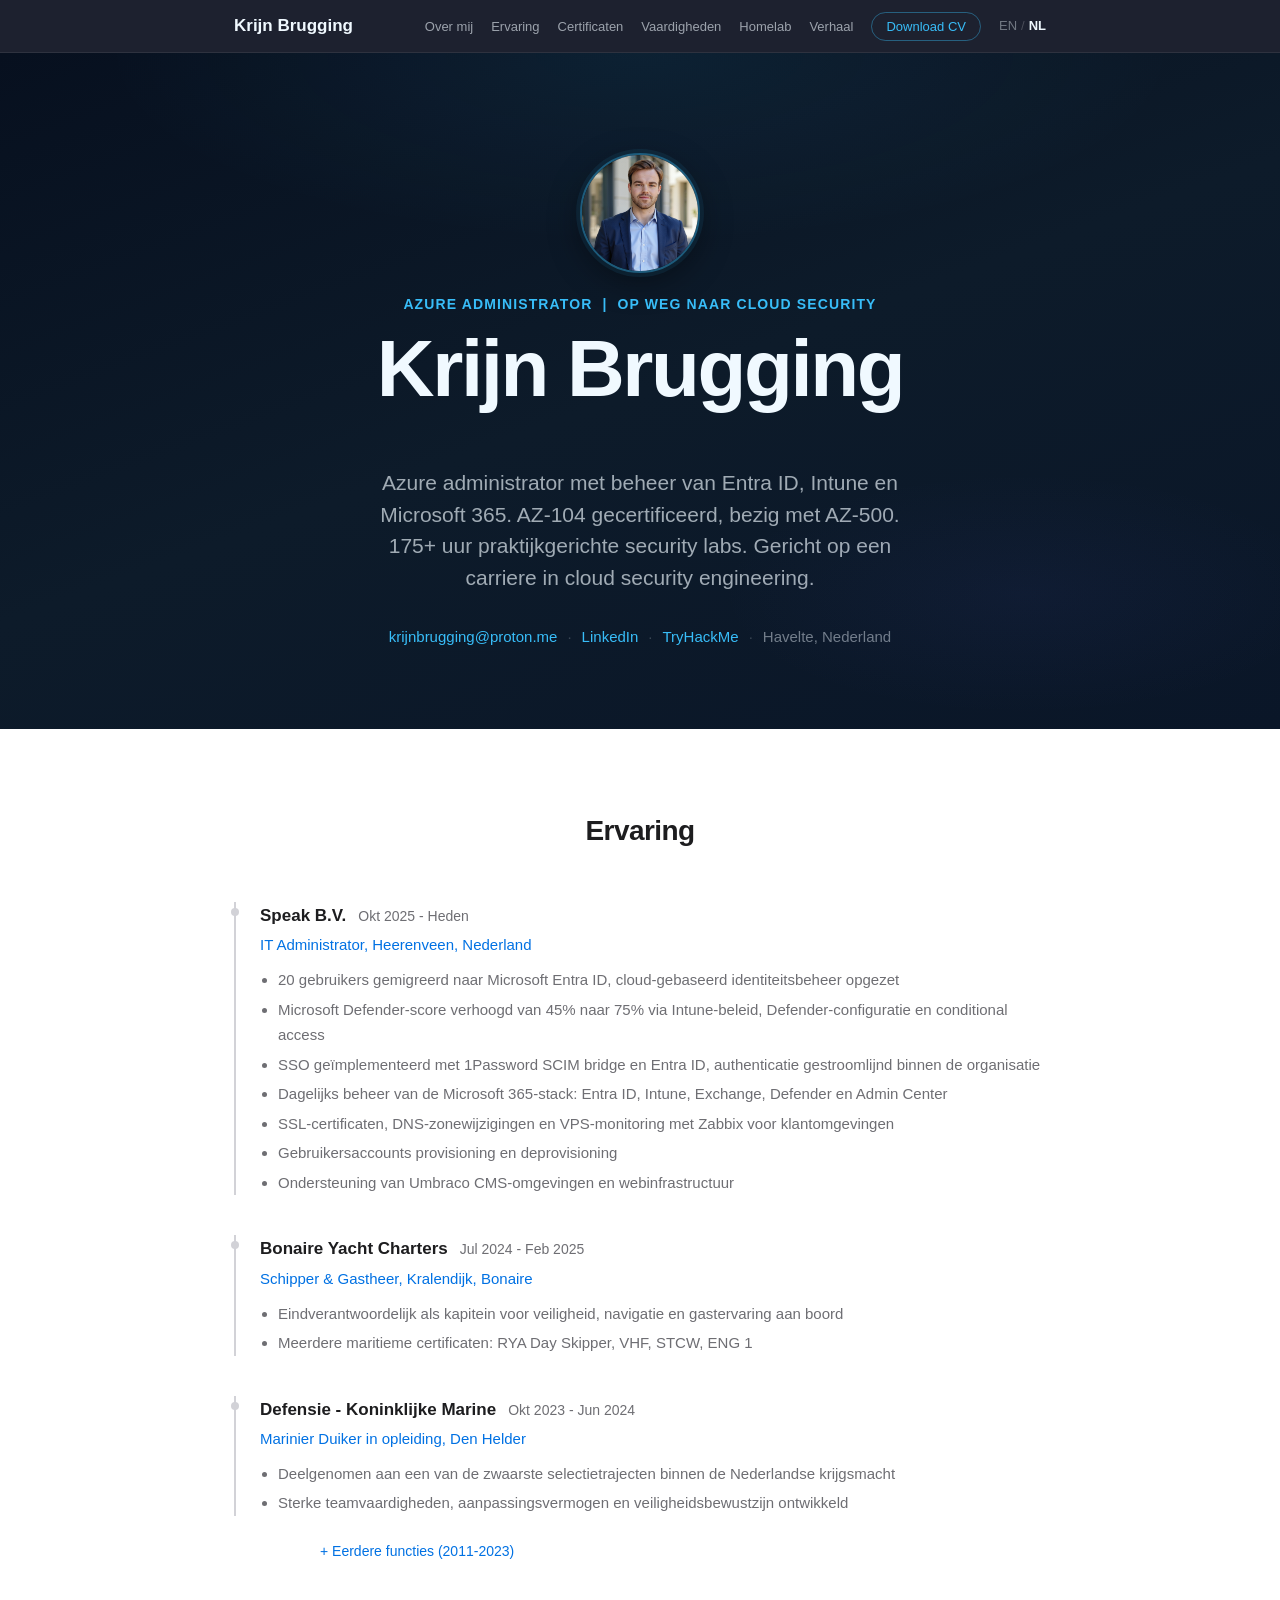
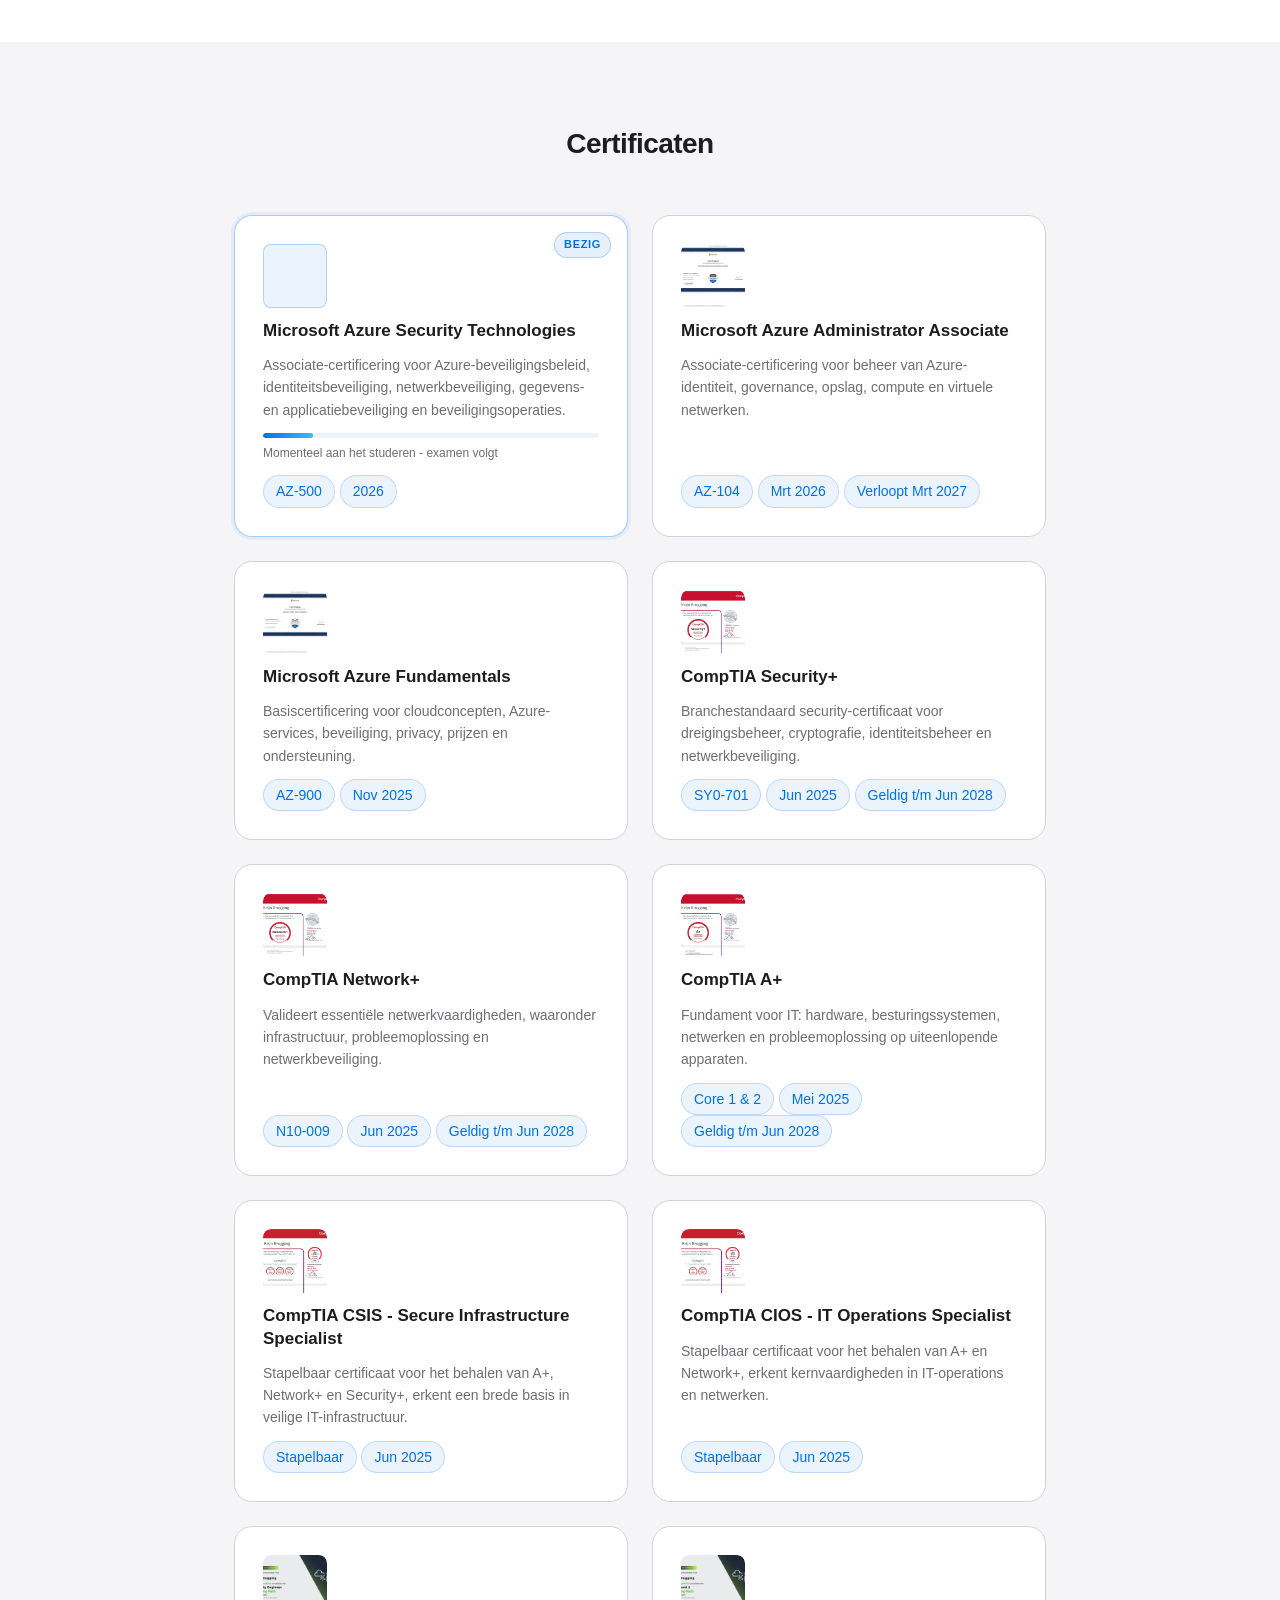
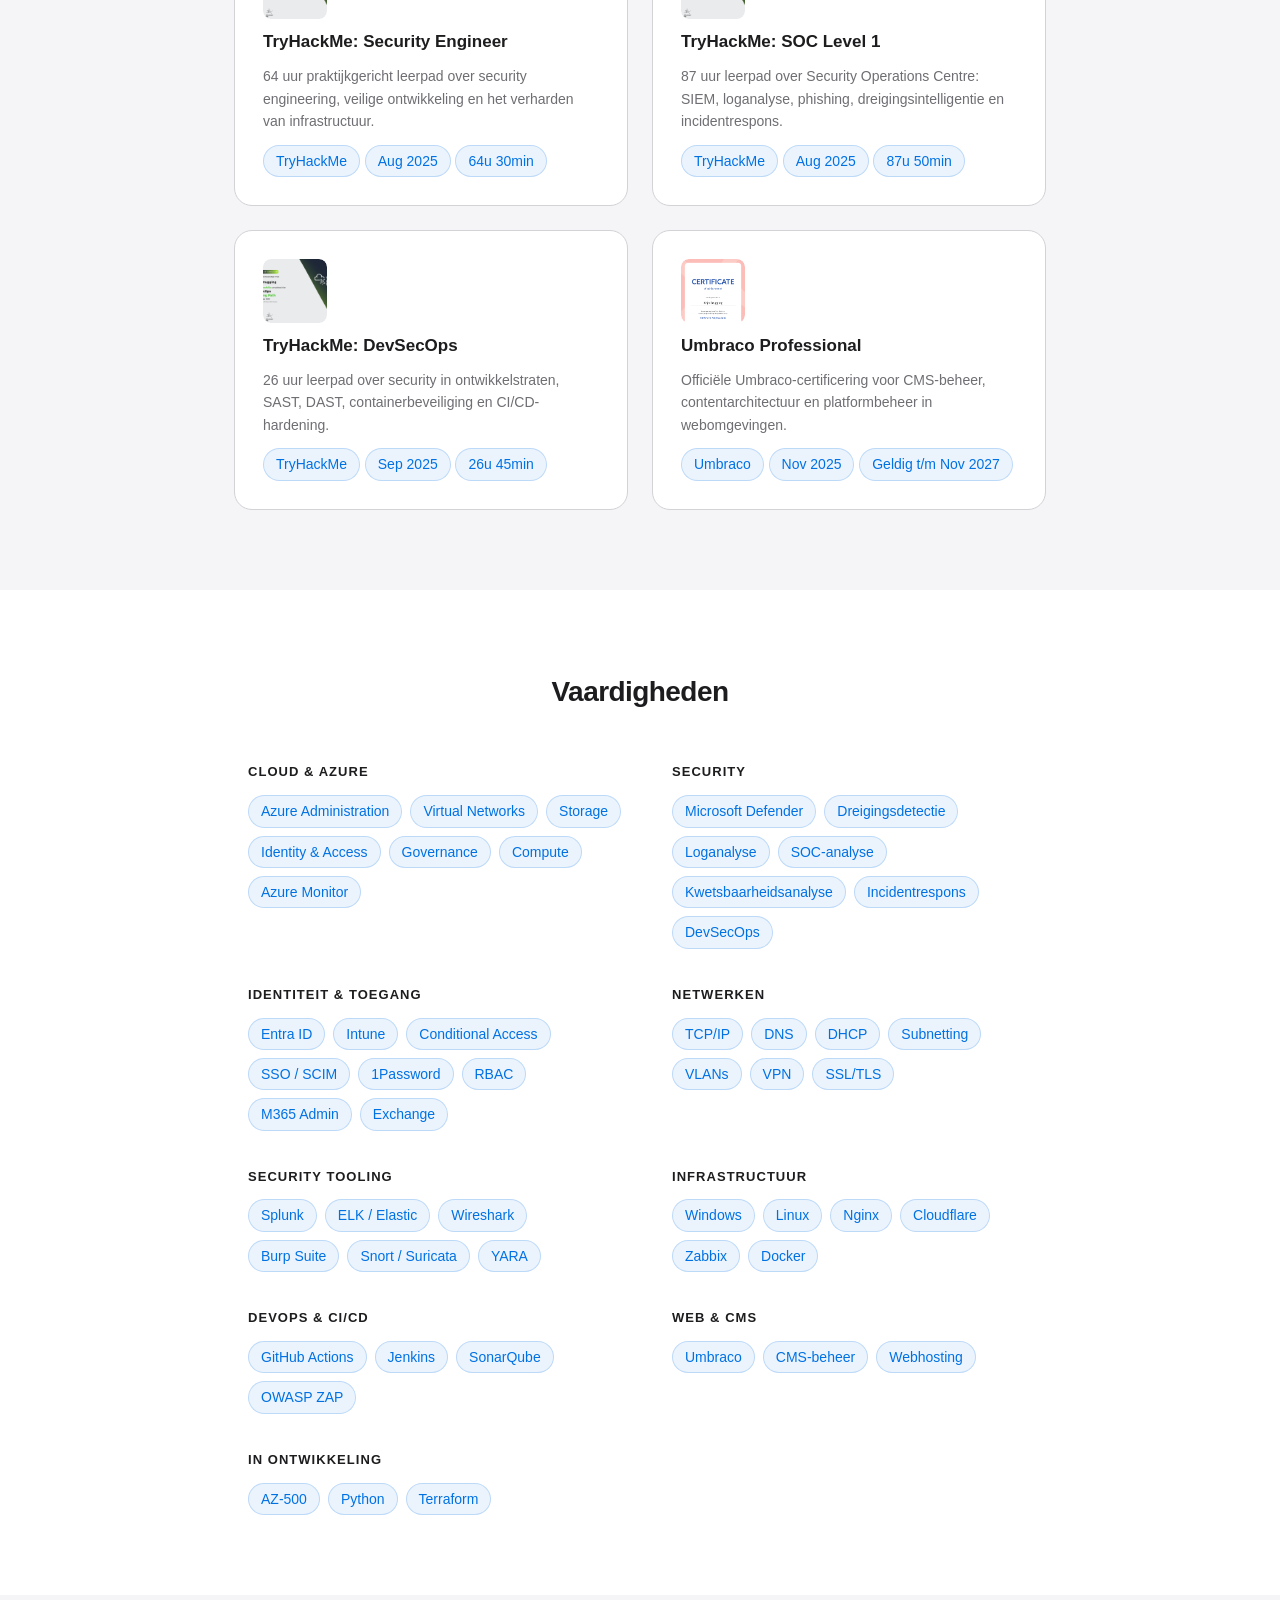
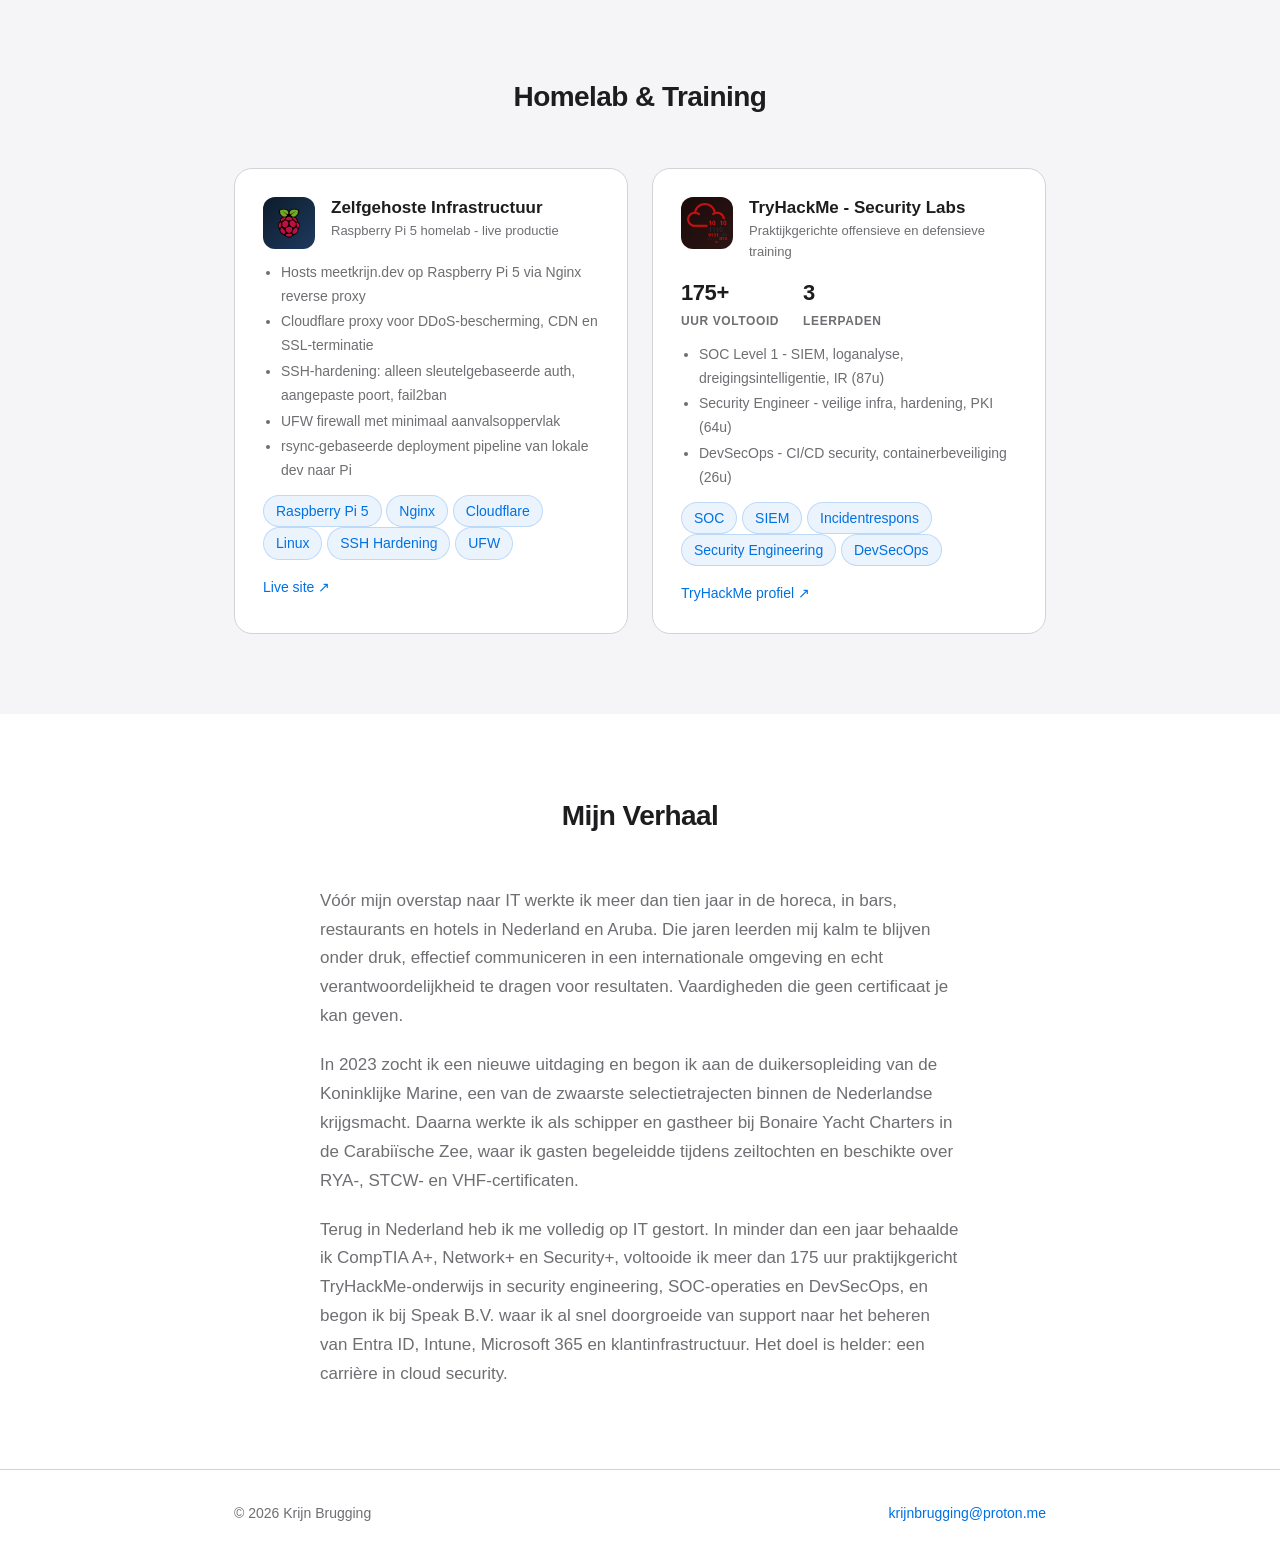
==== commit 679a0774: "fix: nav wrapping, AZ placeholder, TryHackMe and Raspberry Pi logos, CSS cache bust" ====
--- a/nl/index.html
+++ b/nl/index.html
@@ -15,7 +15,7 @@
   <link rel="canonical" href="https://meetkrijn.dev/nl/">
 
   <title>Krijn Brugging | Azure Administrator - Op weg naar Cloud Security</title>
-  <link rel="stylesheet" href="../style.css?v=4">
+  <link rel="stylesheet" href="../style.css?v=5">
 </head>
 <body>
   <header class="site-nav">
@@ -138,7 +138,7 @@
 
         <div class="card in-progress">
           <span class="in-progress-badge">Bezig</span>
-          <div class="cert-thumb-placeholder" aria-hidden="true">AZ</div>
+          <div class="cert-thumb-placeholder" aria-hidden="true"></div>
           <h3 class="card-title">Microsoft Azure Security Technologies</h3>
           <p class="card-desc">
             Associate-certificering voor Azure-beveiligingsbeleid, identiteitsbeveiliging,
@@ -454,7 +454,7 @@
 
         <div class="card">
           <div class="card-header">
-            <div class="card-icon card-icon-pi">&#128421;</div>
+            <div class="card-icon card-icon-pi"><img src="../assets/raspberrypi-logo.png" alt="Raspberry Pi" class="card-icon-img"></div>
             <div>
               <h3 class="card-title">Zelfgehoste Infrastructuur</h3>
               <p class="card-subtitle">Raspberry Pi 5 homelab - live productie</p>
@@ -480,7 +480,7 @@
 
         <div class="card">
           <div class="card-header">
-            <div class="card-icon card-icon-thm">&#128737;</div>
+            <div class="card-icon card-icon-thm"><img src="../assets/tryhackme-logo.png" alt="TryHackMe" class="card-icon-img"></div>
             <div>
               <h3 class="card-title">TryHackMe - Security Labs</h3>
               <p class="card-subtitle">Praktijkgerichte offensieve en defensieve training</p>
--- a/style.css
+++ b/style.css
@@ -76,6 +76,8 @@
   font-weight: 600;
   font-size: 17px;
   color: #f0f9ff;
+  white-space: nowrap;
+  flex-shrink: 0;
 }
 
 .nav-name:hover {
@@ -86,12 +88,12 @@
 .nav-links {
   display: flex;
   align-items: center;
-  gap: 28px;
+  gap: 18px;
   list-style: none;
 }
 
 .nav-links a {
-  font-size: 14px;
+  font-size: 13px;
   color: rgba(240, 249, 255, 0.6);
   transition: color 0.15s;
 }
@@ -102,13 +104,14 @@
 }
 
 .nav-links .nav-cta {
-  font-size: 14px;
+  font-size: 13px;
   font-weight: 500;
   color: #38bdf8;
   border: 1px solid rgba(56, 189, 248, 0.4);
   padding: 6px 14px;
   border-radius: 980px;
   transition: background 0.15s, color 0.15s;
+  white-space: nowrap;
 }
 
 .nav-lang {
@@ -674,6 +677,14 @@
 
 .card-icon-thm {
   background: linear-gradient(135deg, #1a0a0a, #2d1515);
+  overflow: hidden;
+}
+
+.card-icon-img {
+  width: 100%;
+  height: 100%;
+  object-fit: contain;
+  padding: 6px;
 }
 
 .progress-section {
